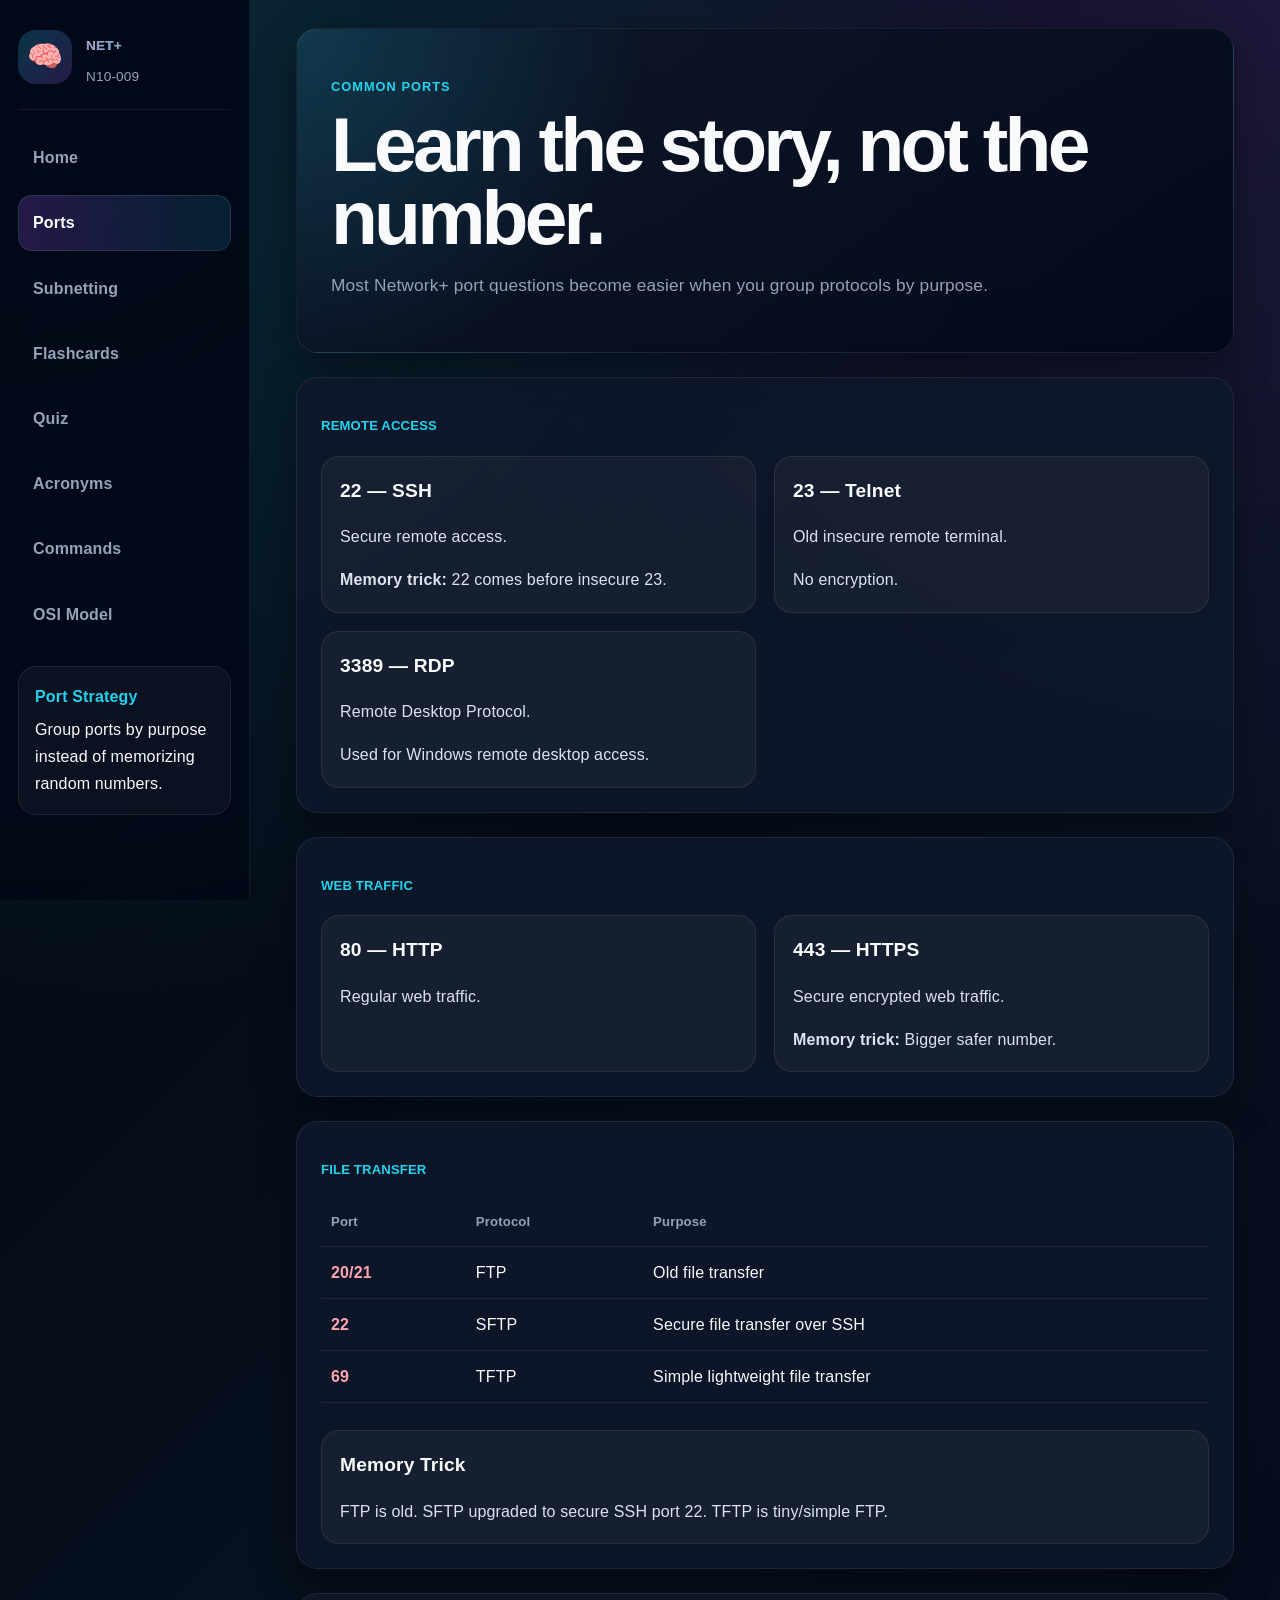
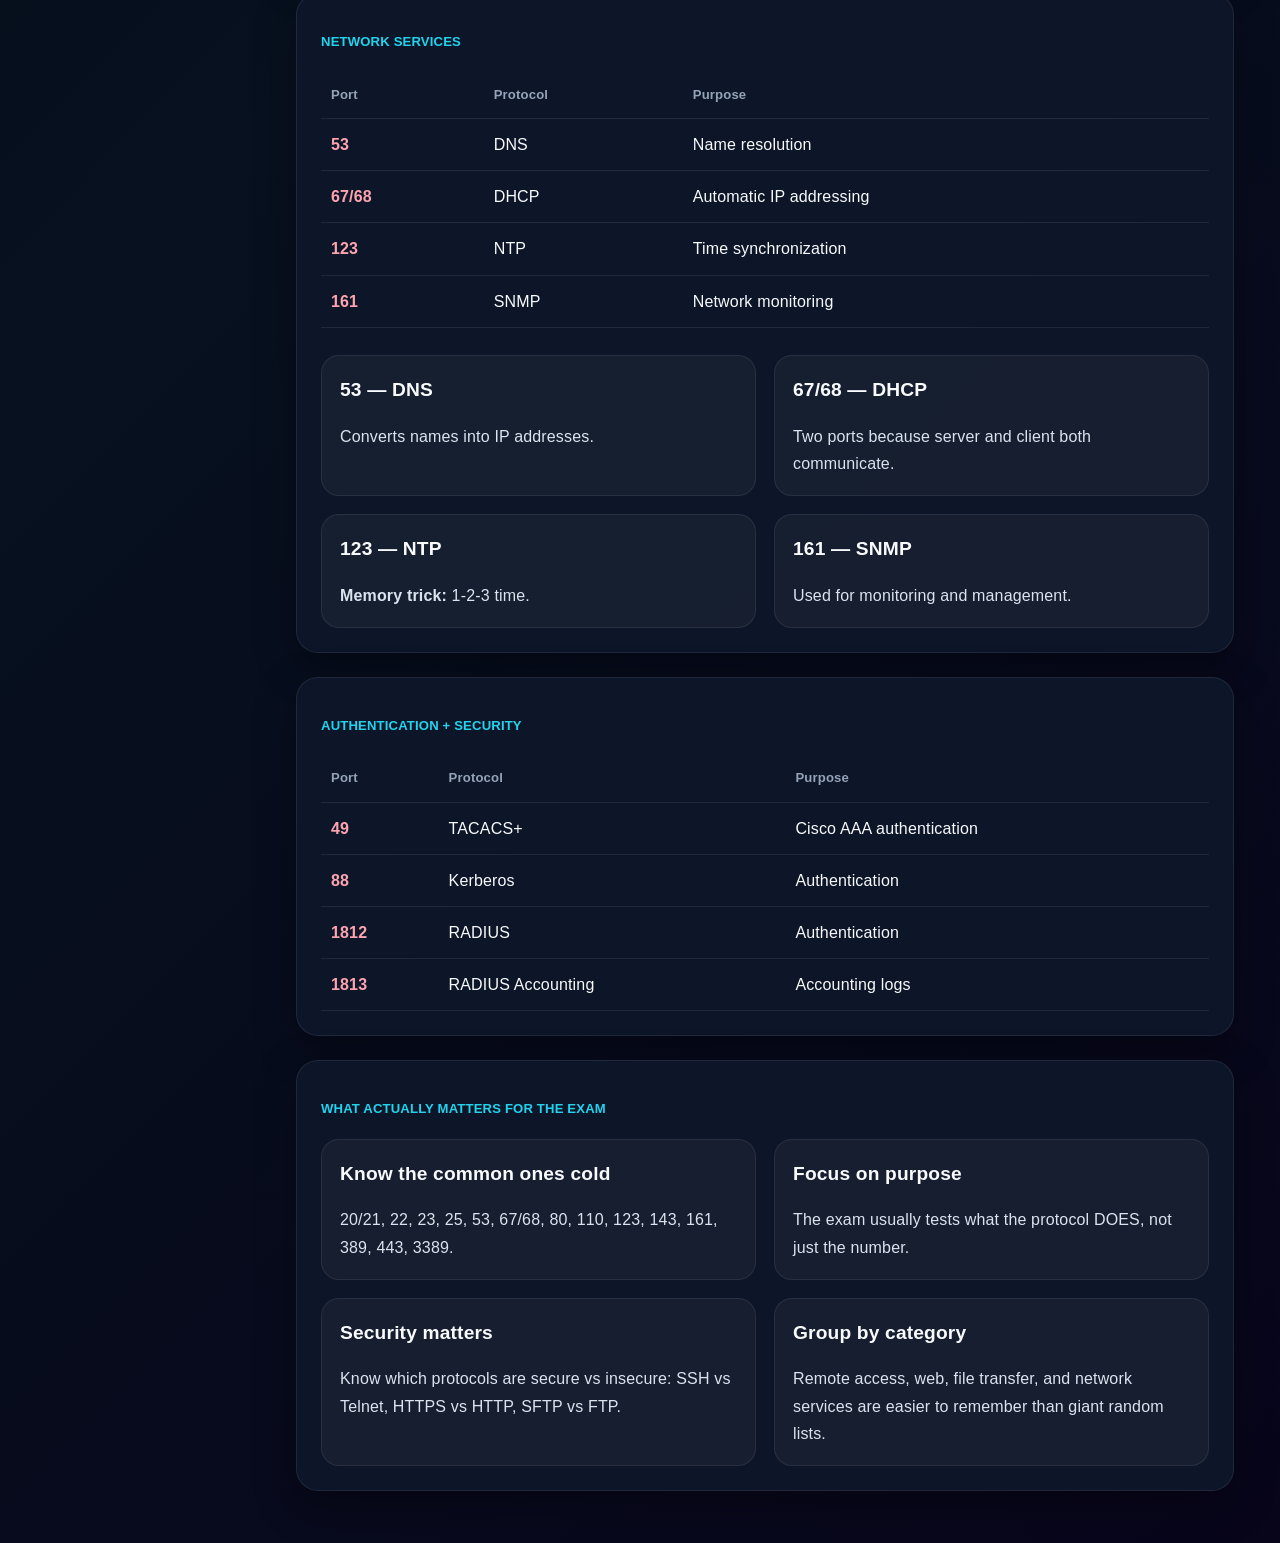
==== ports.html @ 9f28ef8b "Add ports.html with common network ports information This file contains a comprehensive guide on com" ====
<!DOCTYPE html>
<html lang="en">
<head>
  <meta charset="UTF-8" />
  <meta name="viewport" content="width=device-width, initial-scale=1.0" />
  <title>Ports | Network+ Study Hub</title>
  <link rel="stylesheet" href="style.css" />
</head>

<body>
  <a class="skip-link" href="#main">Skip to main content</a>

  <div class="shell">
    <aside class="sidebar">
      <div class="brand">
        <div class="logo" aria-hidden="true">🧠</div>
        <div>
          <h2><span class="gradient-text">NET+</span></h2>
          <span>N10-009</span>
        </div>
      </div>

      <nav class="nav" aria-label="Main navigation">
        <a href="index.html">Home</a>
        <a href="ports.html" class="active">Ports</a>
        <a href="subnetting.html">Subnetting</a>
        <a href="flashcards.html">Flashcards</a>
        <a href="quiz.html">Quiz</a>
        <a href="acronyms.html">Acronyms</a>
        <a href="commands.html">Commands</a>
        <a href="osi.html">OSI Model</a>
      </nav>

      <div class="side-note">
        <strong>Port Strategy</strong>
        <span>Group ports by purpose instead of memorizing random numbers.</span>
      </div>
    </aside>

    <main id="main">

      <section class="hero-card">
        <p class="eyebrow">Common Ports</p>

        <h1>Learn the story, not the number.</h1>

        <p class="subtitle">
          Most Network+ port questions become easier when you group protocols by purpose.
        </p>
      </section>

      <section class="panel">
        <p class="section-tag">Remote Access</p>

        <div class="rules-grid">

          <article class="study-rule">
            <h2>22 — SSH</h2>
            <p>Secure remote access.</p>
            <p><strong>Memory trick:</strong> 22 comes before insecure 23.</p>
          </article>

          <article class="study-rule">
            <h2>23 — Telnet</h2>
            <p>Old insecure remote terminal.</p>
            <p>No encryption.</p>
          </article>

          <article class="study-rule">
            <h2>3389 — RDP</h2>
            <p>Remote Desktop Protocol.</p>
            <p>Used for Windows remote desktop access.</p>
          </article>

        </div>
      </section>

      <section class="panel">
        <p class="section-tag">Web Traffic</p>

        <div class="rules-grid">

          <article class="study-rule">
            <h2>80 — HTTP</h2>
            <p>Regular web traffic.</p>
          </article>

          <article class="study-rule">
            <h2>443 — HTTPS</h2>
            <p>Secure encrypted web traffic.</p>
            <p><strong>Memory trick:</strong> Bigger safer number.</p>
          </article>

        </div>
      </section>

      <section class="panel">
        <p class="section-tag">File Transfer</p>

        <table>
          <thead>
            <tr>
              <th>Port</th>
              <th>Protocol</th>
              <th>Purpose</th>
            </tr>
          </thead>

          <tbody>
            <tr>
              <td>20/21</td>
              <td>FTP</td>
              <td>Old file transfer</td>
            </tr>

            <tr>
              <td>22</td>
              <td>SFTP</td>
              <td>Secure file transfer over SSH</td>
            </tr>

            <tr>
              <td>69</td>
              <td>TFTP</td>
              <td>Simple lightweight file transfer</td>
            </tr>
          </tbody>
        </table>

        <br />

        <div class="study-rule">
          <h2>Memory Trick</h2>
          <p>
            FTP is old. SFTP upgraded to secure SSH port 22.
            TFTP is tiny/simple FTP.
          </p>
        </div>
      </section>

      <section class="panel">
        <p class="section-tag">Network Services</p>

        <table>
          <thead>
            <tr>
              <th>Port</th>
              <th>Protocol</th>
              <th>Purpose</th>
            </tr>
          </thead>

          <tbody>
            <tr>
              <td>53</td>
              <td>DNS</td>
              <td>Name resolution</td>
            </tr>

            <tr>
              <td>67/68</td>
              <td>DHCP</td>
              <td>Automatic IP addressing</td>
            </tr>

            <tr>
              <td>123</td>
              <td>NTP</td>
              <td>Time synchronization</td>
            </tr>

            <tr>
              <td>161</td>
              <td>SNMP</td>
              <td>Network monitoring</td>
            </tr>
          </tbody>
        </table>

        <br />

        <div class="rules-grid">

          <article class="study-rule">
            <h2>53 — DNS</h2>
            <p>Converts names into IP addresses.</p>
          </article>

          <article class="study-rule">
            <h2>67/68 — DHCP</h2>
            <p>Two ports because server and client both communicate.</p>
          </article>

          <article class="study-rule">
            <h2>123 — NTP</h2>
            <p><strong>Memory trick:</strong> 1-2-3 time.</p>
          </article>

          <article class="study-rule">
            <h2>161 — SNMP</h2>
            <p>Used for monitoring and management.</p>
          </article>

        </div>
      </section>

      <section class="panel">
        <p class="section-tag">Authentication + Security</p>

        <table>
          <thead>
            <tr>
              <th>Port</th>
              <th>Protocol</th>
              <th>Purpose</th>
            </tr>
          </thead>

          <tbody>
            <tr>
              <td>49</td>
              <td>TACACS+</td>
              <td>Cisco AAA authentication</td>
            </tr>

            <tr>
              <td>88</td>
              <td>Kerberos</td>
              <td>Authentication</td>
            </tr>

            <tr>
              <td>1812</td>
              <td>RADIUS</td>
              <td>Authentication</td>
            </tr>

            <tr>
              <td>1813</td>
              <td>RADIUS Accounting</td>
              <td>Accounting logs</td>
            </tr>
          </tbody>
        </table>
      </section>

      <section class="panel">
        <p class="section-tag">What Actually Matters for the Exam</p>

        <div class="rules-grid">

          <article class="study-rule">
            <h2>Know the common ones cold</h2>
            <p>
              20/21, 22, 23, 25, 53, 67/68,
              80, 110, 123, 143, 161, 389,
              443, 3389.
            </p>
          </article>

          <article class="study-rule">
            <h2>Focus on purpose</h2>
            <p>
              The exam usually tests what the protocol DOES,
              not just the number.
            </p>
          </article>

          <article class="study-rule">
            <h2>Security matters</h2>
            <p>
              Know which protocols are secure vs insecure:
              SSH vs Telnet, HTTPS vs HTTP, SFTP vs FTP.
            </p>
          </article>

          <article class="study-rule">
            <h2>Group by category</h2>
            <p>
              Remote access, web, file transfer, and network services
              are easier to remember than giant random lists.
            </p>
          </article>

        </div>
      </section>

    </main>
  </div>
</body>
</html>
---- style.css ----
:root {
  --bg: #050816;
  --panel: rgba(15, 23, 42, 0.92);
  --panel-light: rgba(255,255,255,0.05);

  --text: #f8fafc;
  --muted: #94a3b8;

  --cyan: #22d3ee;
  --blue: #3b82f6;
  --green: #22c55e;
  --purple: #a855f7;
  --orange: #f59e0b;
  --red: #f43f5e;

  --border: rgba(255,255,255,0.08);

  --shadow: 0 14px 40px rgba(0,0,0,0.35);

  --radius: 22px;
}

* {
  box-sizing: border-box;
}

html {
  scroll-behavior: smooth;
}

@media (prefers-reduced-motion: reduce) {
  * {
    animation: none !important;
    transition: none !important;
    scroll-behavior: auto !important;
  }
}

body {
  margin: 0;

  font-family:
    "Atkinson Hyperlegible",
    "Segoe UI",
    Arial,
    sans-serif;

  background:
    radial-gradient(circle at top left, rgba(34,211,238,.18), transparent 30%),
    radial-gradient(circle at top right, rgba(168,85,247,.14), transparent 28%),
    linear-gradient(135deg, #030712, #07111f 45%, #08051b);

  color: var(--text);

  min-height: 100vh;
  line-height: 1.7;
  letter-spacing: .01em;
}

img {
  max-width: 100%;
}

a {
  color: inherit;
}

.skip-link {
  position: absolute;
  left: -999px;
  top: 10px;
  z-index: 999;
  background: white;
  color: black;
  padding: 12px 16px;
  border-radius: 12px;
}

.skip-link:focus {
  left: 12px;
}

.shell {
  display: grid;
  grid-template-columns: 250px 1fr;
  min-height: 100vh;
}

.sidebar {
  position: sticky;
  top: 0;

  height: 100vh;

  padding: 24px 18px;

  background: rgba(2,8,23,.94);

  border-right: 1px solid var(--border);

  overflow-y: auto;
}

.brand {
  display: flex;
  align-items: center;
  gap: 14px;

  padding-bottom: 20px;
  margin-bottom: 20px;

  border-bottom: 1px solid var(--border);
}

.logo {
  width: 54px;
  height: 54px;

  display: grid;
  place-items: center;

  border-radius: 18px;

  background:
    linear-gradient(
      135deg,
      rgba(34,211,238,.22),
      rgba(168,85,247,.22)
    );

  font-size: 1.8rem;
}

.brand h2 {
  margin: 0;
  font-size: 1.4rem;
}

.brand span {
  color: var(--muted);
  font-size: .85rem;
}

.gradient-text {
  background: linear-gradient(
    90deg,
    var(--purple),
    var(--cyan)
  );

  -webkit-background-clip: text;
  background-clip: text;

  color: transparent;
}

.nav {
  display: grid;
  gap: 10px;
}

.nav a {
  text-decoration: none;

  padding: 13px 14px;

  border-radius: 14px;

  color: var(--muted);

  font-weight: 700;

  border: 1px solid transparent;
}

.nav a:hover,
.nav a.active {
  background:
    linear-gradient(
      90deg,
      rgba(168,85,247,.22),
      rgba(34,211,238,.12)
    );

  border-color: rgba(255,255,255,.10);

  color: white;
}

.side-note {
  margin-top: 24px;

  padding: 16px;

  border-radius: 18px;

  background: rgba(255,255,255,.04);

  border: 1px solid rgba(255,255,255,.08);
}

.side-note strong {
  display: block;
  margin-bottom: 6px;
  color: var(--cyan);
}

main {
  padding:
    28px
    clamp(18px, 4vw, 46px);
}

.hero-card,
.panel,
.focus-card,
.domain-card,
.page-card {
  background: var(--panel);

  border: 1px solid var(--border);

  border-radius: var(--radius);

  box-shadow: var(--shadow);
}

.hero-card {
  padding: 34px;
  margin-bottom: 24px;

  background:
    radial-gradient(circle at top left, rgba(34,211,238,.18), transparent 35%),
    linear-gradient(145deg, rgba(15,23,42,.94), rgba(2,8,23,.88));
}

.eyebrow {
  color: var(--cyan);

  text-transform: uppercase;

  letter-spacing: .08em;

  font-size: .8rem;

  font-weight: 900;

  margin-bottom: 10px;
}

h1 {
  margin: 0;

  font-size:
    clamp(2.5rem, 6vw, 5rem);

  line-height: .95;

  letter-spacing: -.05em;
}

.subtitle {
  max-width: 760px;

  color: var(--muted);

  font-size: 1.08rem;

  margin-top: 18px;
}

.hero-actions {
  display: flex;
  flex-wrap: wrap;
  gap: 14px;

  margin-top: 28px;
}

.primary-btn,
.secondary-btn {
  text-decoration: none;

  padding: 14px 20px;

  border-radius: 16px;

  font-weight: 800;

  border: 1px solid var(--border);
}

.primary-btn {
  background:
    linear-gradient(
      135deg,
      var(--blue),
      var(--purple)
    );

  color: white;
}

.secondary-btn {
  background: rgba(255,255,255,.06);
}

.focus-grid,
.rules-grid,
.page-grid,
.domains {
  display: grid;
  gap: 18px;
}

.focus-grid {
  grid-template-columns: repeat(3, 1fr);

  margin-bottom: 24px;
}

.focus-card {
  padding: 22px;
}

.card-label {
  display: inline-block;

  margin-bottom: 10px;

  color: var(--cyan);

  font-size: .82rem;

  font-weight: 900;

  text-transform: uppercase;
}

.focus-card h2 {
  margin-top: 0;
  margin-bottom: 10px;

  font-size: 1.35rem;
}

.focus-card p {
  margin: 0;
  color: var(--muted);
}

.panel {
  padding: 24px;
  margin-bottom: 24px;
}

.section-tag {
  color: var(--cyan);

  text-transform: uppercase;

  font-size: .82rem;

  font-weight: 900;

  margin-bottom: 18px;
}

.rules-grid {
  grid-template-columns: repeat(2, 1fr);
}

.study-rule {
  padding: 18px;

  border-radius: 18px;

  background: rgba(255,255,255,.04);

  border: 1px solid rgba(255,255,255,.08);
}

.study-rule h2 {
  margin-top: 0;
  font-size: 1.2rem;
}

.study-rule p {
  margin-bottom: 0;
  color: #dbe4ee;
}

.page-grid {
  grid-template-columns: repeat(3, 1fr);
}

.page-card {
  text-decoration: none;

  padding: 22px;

  transition: background .2s ease;
}

.page-card:hover {
  background: rgba(255,255,255,.08);
}

.page-card span {
  display: block;

  margin-bottom: 10px;

  font-size: 1.2rem;

  font-weight: 800;

  color: white;
}

.page-card p {
  margin: 0;
  color: var(--muted);
}

.domains {
  grid-template-columns: repeat(2, 1fr);
}

.domain-card {
  padding: 22px;

  border-left: 6px solid var(--color);
}

.domain-card h2 {
  margin-top: 0;

  font-size: 1.2rem;
}

.domain-card p {
  color: var(--muted);
}

.domain-card strong {
  color: var(--color);

  font-size: 1.8rem;
}

table {
  width: 100%;
  border-collapse: collapse;
}

th,
td {
  padding: 12px 10px;
  text-align: left;
  border-bottom: 1px solid rgba(255,255,255,.08);
}

th {
  color: var(--muted);
  font-size: .82rem;
}

td:first-child {
  font-weight: 800;
  color: #fda4af;
}

details {
  overflow-x: auto;
}

table {
  min-width: 600px;
}

button {
  font: inherit;
}

@media (max-width: 1100px) {
  .shell {
    grid-template-columns: 1fr;
  }

  .sidebar {
    position: relative;
    height: auto;
  }

  .focus-grid,
  .rules-grid,
  .page-grid,
  .domains {
    grid-template-columns: 1fr 1fr;
  }
}

@media (max-width: 700px) {
  main {
    padding: 18px;
  }

  .focus-grid,
  .rules-grid,
  .page-grid,
  .domains {
    grid-template-columns: 1fr;
  }

  .hero-actions {
    flex-direction: column;
  }

  .primary-btn,
  .secondary-btn {
    text-align: center;
  }
}
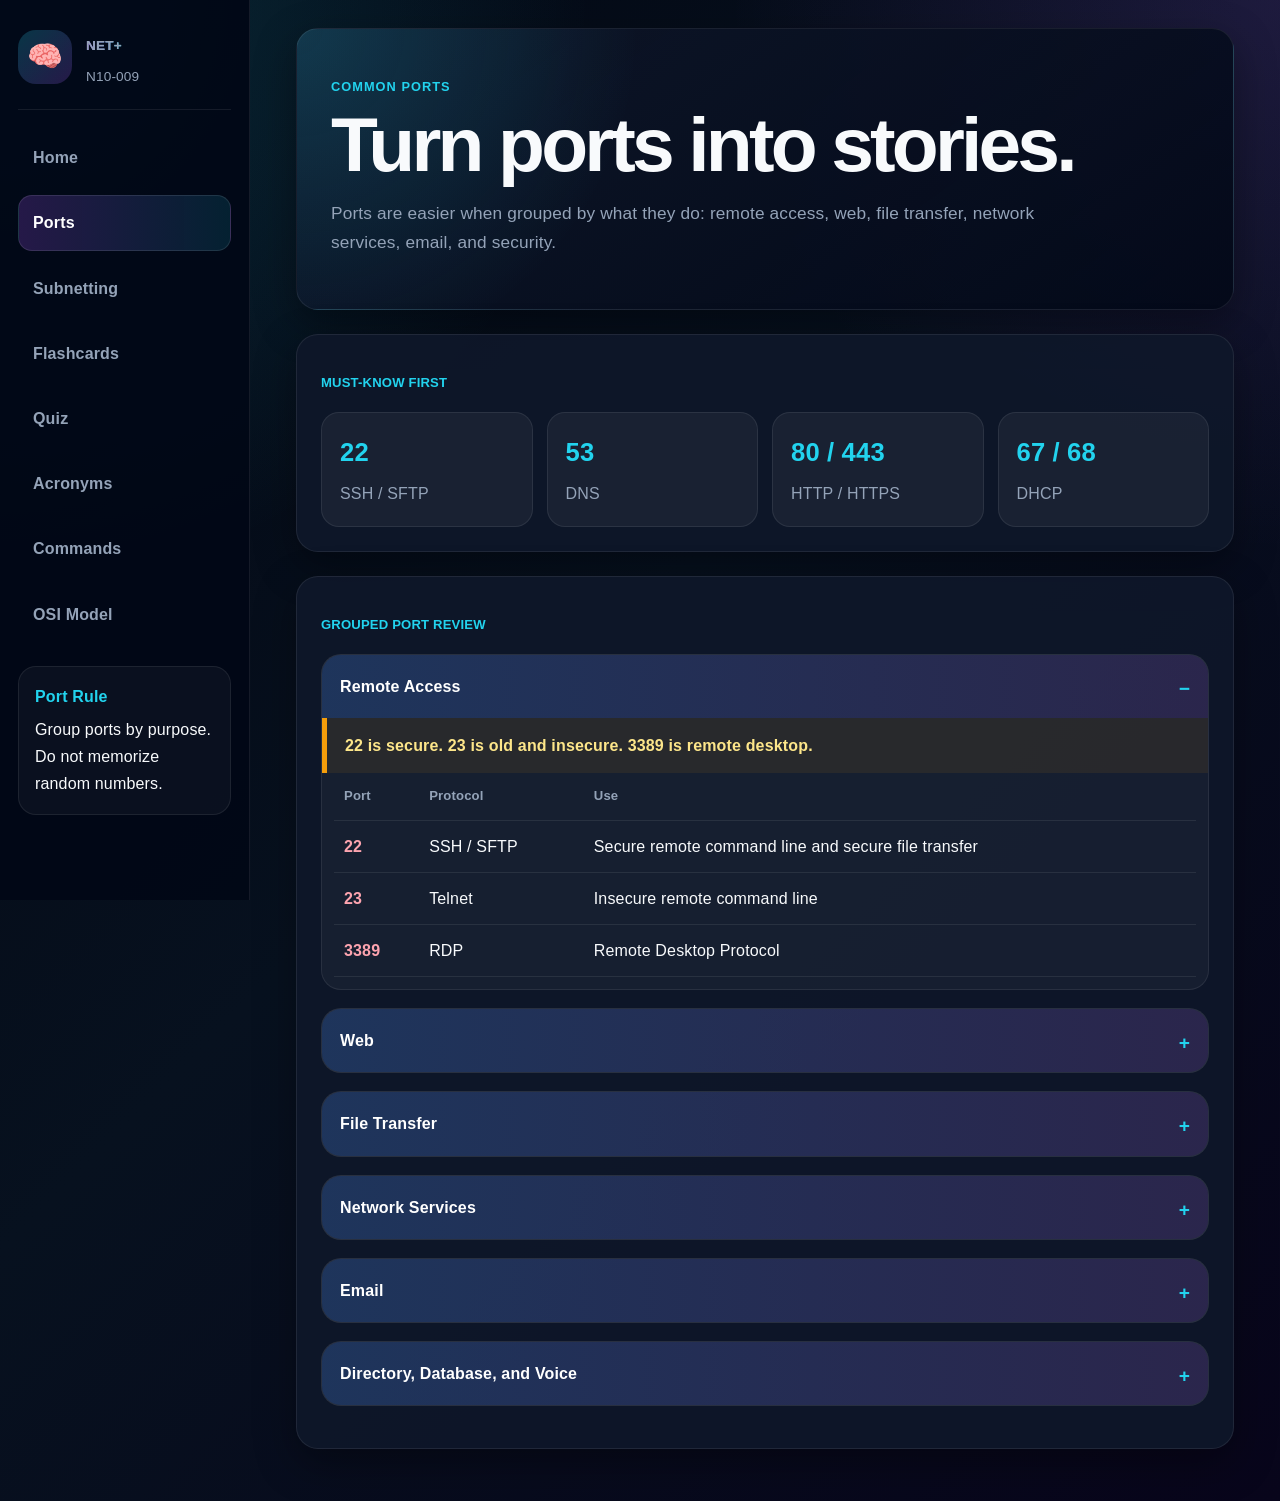
==== commit 3c0e2278: "Revise port information and improve layout Updated port descriptions and grouped them by purpose for" ====
--- a/ports.html
+++ b/ports.html
@@ -5,6 +5,85 @@
   <meta name="viewport" content="width=device-width, initial-scale=1.0" />
   <title>Ports | Network+ Study Hub</title>
   <link rel="stylesheet" href="style.css" />
+
+  <style>
+    .port-group {
+      margin-bottom: 18px;
+      border-radius: 20px;
+      overflow: hidden;
+      border: 1px solid rgba(255,255,255,.08);
+      background: rgba(255,255,255,.04);
+    }
+
+    .port-group summary {
+      cursor: pointer;
+      padding: 18px;
+      font-weight: 900;
+      color: white;
+      background: linear-gradient(90deg, rgba(59,130,246,.22), rgba(168,85,247,.14));
+      list-style: none;
+    }
+
+    .port-group summary::after {
+      content: "+";
+      float: right;
+      color: var(--cyan);
+      font-size: 1.2rem;
+    }
+
+    .port-group[open] summary::after {
+      content: "−";
+    }
+
+    .memory-line {
+      padding: 14px 18px;
+      border-left: 5px solid var(--orange);
+      background: rgba(245,158,11,.08);
+      color: #fde68a;
+      font-weight: 800;
+    }
+
+    .port-table-wrap {
+      overflow-x: auto;
+      padding: 0 12px 12px;
+    }
+
+    .port-pill-grid {
+      display: grid;
+      grid-template-columns: repeat(4, 1fr);
+      gap: 14px;
+    }
+
+    .port-pill {
+      padding: 18px;
+      border-radius: 18px;
+      background: rgba(255,255,255,.05);
+      border: 1px solid rgba(255,255,255,.08);
+    }
+
+    .port-pill strong {
+      display: block;
+      color: var(--cyan);
+      font-size: 1.6rem;
+      margin-bottom: 6px;
+    }
+
+    .port-pill span {
+      color: var(--muted);
+    }
+
+    @media (max-width: 900px) {
+      .port-pill-grid {
+        grid-template-columns: 1fr 1fr;
+      }
+    }
+
+    @media (max-width: 600px) {
+      .port-pill-grid {
+        grid-template-columns: 1fr;
+      }
+    }
+  </style>
 </head>
 
 <body>
@@ -32,259 +111,169 @@
       </nav>
 
       <div class="side-note">
-        <strong>Port Strategy</strong>
-        <span>Group ports by purpose instead of memorizing random numbers.</span>
+        <strong>Port Rule</strong>
+        <span>Group ports by purpose. Do not memorize random numbers.</span>
       </div>
     </aside>
 
     <main id="main">
-
       <section class="hero-card">
         <p class="eyebrow">Common Ports</p>
-
-        <h1>Learn the story, not the number.</h1>
-
+        <h1>Turn ports into stories.</h1>
         <p class="subtitle">
-          Most Network+ port questions become easier when you group protocols by purpose.
+          Ports are easier when grouped by what they do: remote access, web, file transfer, network services, email, and security.
         </p>
       </section>
 
       <section class="panel">
-        <p class="section-tag">Remote Access</p>
-
-        <div class="rules-grid">
-
-          <article class="study-rule">
-            <h2>22 — SSH</h2>
-            <p>Secure remote access.</p>
-            <p><strong>Memory trick:</strong> 22 comes before insecure 23.</p>
-          </article>
-
-          <article class="study-rule">
-            <h2>23 — Telnet</h2>
-            <p>Old insecure remote terminal.</p>
-            <p>No encryption.</p>
-          </article>
-
-          <article class="study-rule">
-            <h2>3389 — RDP</h2>
-            <p>Remote Desktop Protocol.</p>
-            <p>Used for Windows remote desktop access.</p>
-          </article>
-
+        <p class="section-tag">Must-Know First</p>
+
+        <div class="port-pill-grid">
+          <div class="port-pill">
+            <strong>22</strong>
+            <span>SSH / SFTP</span>
+          </div>
+
+          <div class="port-pill">
+            <strong>53</strong>
+            <span>DNS</span>
+          </div>
+
+          <div class="port-pill">
+            <strong>80 / 443</strong>
+            <span>HTTP / HTTPS</span>
+          </div>
+
+          <div class="port-pill">
+            <strong>67 / 68</strong>
+            <span>DHCP</span>
+          </div>
         </div>
       </section>
 
       <section class="panel">
-        <p class="section-tag">Web Traffic</p>
-
-        <div class="rules-grid">
-
-          <article class="study-rule">
-            <h2>80 — HTTP</h2>
-            <p>Regular web traffic.</p>
-          </article>
-
-          <article class="study-rule">
-            <h2>443 — HTTPS</h2>
-            <p>Secure encrypted web traffic.</p>
-            <p><strong>Memory trick:</strong> Bigger safer number.</p>
-          </article>
-
-        </div>
+        <p class="section-tag">Grouped Port Review</p>
+
+        <details class="port-group" open>
+          <summary>Remote Access</summary>
+          <div class="memory-line">
+            22 is secure. 23 is old and insecure. 3389 is remote desktop.
+          </div>
+          <div class="port-table-wrap">
+            <table>
+              <thead>
+                <tr><th>Port</th><th>Protocol</th><th>Use</th></tr>
+              </thead>
+              <tbody>
+                <tr><td>22</td><td>SSH / SFTP</td><td>Secure remote command line and secure file transfer</td></tr>
+                <tr><td>23</td><td>Telnet</td><td>Insecure remote command line</td></tr>
+                <tr><td>3389</td><td>RDP</td><td>Remote Desktop Protocol</td></tr>
+              </tbody>
+            </table>
+          </div>
+        </details>
+
+        <details class="port-group">
+          <summary>Web</summary>
+          <div class="memory-line">
+            HTTPS is safer and bigger, so it has the bigger number: 443.
+          </div>
+          <div class="port-table-wrap">
+            <table>
+              <thead>
+                <tr><th>Port</th><th>Protocol</th><th>Use</th></tr>
+              </thead>
+              <tbody>
+                <tr><td>80</td><td>HTTP</td><td>Normal web traffic</td></tr>
+                <tr><td>443</td><td>HTTPS</td><td>Secure web traffic</td></tr>
+              </tbody>
+            </table>
+          </div>
+        </details>
+
+        <details class="port-group">
+          <summary>File Transfer</summary>
+          <div class="memory-line">
+            FTP is old. SFTP rides on SSH port 22. TFTP is tiny/simple.
+          </div>
+          <div class="port-table-wrap">
+            <table>
+              <thead>
+                <tr><th>Port</th><th>Protocol</th><th>Use</th></tr>
+              </thead>
+              <tbody>
+                <tr><td>20 / 21</td><td>FTP</td><td>File transfer data and control</td></tr>
+                <tr><td>22</td><td>SFTP</td><td>Secure file transfer over SSH</td></tr>
+                <tr><td>69</td><td>TFTP</td><td>Simple file transfer, often for device configs</td></tr>
+              </tbody>
+            </table>
+          </div>
+        </details>
+
+        <details class="port-group">
+          <summary>Network Services</summary>
+          <div class="memory-line">
+            NTP is 123 because clocks go 1-2-3.
+          </div>
+          <div class="port-table-wrap">
+            <table>
+              <thead>
+                <tr><th>Port</th><th>Protocol</th><th>Use</th></tr>
+              </thead>
+              <tbody>
+                <tr><td>53</td><td>DNS</td><td>Names to IP addresses</td></tr>
+                <tr><td>67 / 68</td><td>DHCP</td><td>Automatic IP address assignment</td></tr>
+                <tr><td>123</td><td>NTP</td><td>Time synchronization</td></tr>
+                <tr><td>161 / 162</td><td>SNMP</td><td>Network monitoring and traps</td></tr>
+                <tr><td>514</td><td>Syslog</td><td>Log collection</td></tr>
+              </tbody>
+            </table>
+          </div>
+        </details>
+
+        <details class="port-group">
+          <summary>Email</summary>
+          <div class="memory-line">
+            SMTP sends. POP3 and IMAP receive.
+          </div>
+          <div class="port-table-wrap">
+            <table>
+              <thead>
+                <tr><th>Port</th><th>Protocol</th><th>Use</th></tr>
+              </thead>
+              <tbody>
+                <tr><td>25</td><td>SMTP</td><td>Email sending</td></tr>
+                <tr><td>110</td><td>POP3</td><td>Email retrieval</td></tr>
+                <tr><td>143</td><td>IMAP</td><td>Email retrieval and sync</td></tr>
+                <tr><td>587</td><td>SMTPS</td><td>Secure email submission</td></tr>
+                <tr><td>993</td><td>IMAPS</td><td>Secure IMAP</td></tr>
+                <tr><td>995</td><td>POP3S</td><td>Secure POP3</td></tr>
+              </tbody>
+            </table>
+          </div>
+        </details>
+
+        <details class="port-group">
+          <summary>Directory, Database, and Voice</summary>
+          <div class="memory-line">
+            LDAP is directory services. RDP is remote desktop. SIP starts VoIP calls.
+          </div>
+          <div class="port-table-wrap">
+            <table>
+              <thead>
+                <tr><th>Port</th><th>Protocol</th><th>Use</th></tr>
+              </thead>
+              <tbody>
+                <tr><td>389</td><td>LDAP</td><td>Directory services</td></tr>
+                <tr><td>636</td><td>LDAPS</td><td>Secure directory services</td></tr>
+                <tr><td>445</td><td>SMB</td><td>Windows file and printer sharing</td></tr>
+                <tr><td>1433</td><td>MS SQL</td><td>Microsoft SQL Server</td></tr>
+                <tr><td>5060 / 5061</td><td>SIP</td><td>VoIP signaling</td></tr>
+              </tbody>
+            </table>
+          </div>
+        </details>
       </section>
-
-      <section class="panel">
-        <p class="section-tag">File Transfer</p>
-
-        <table>
-          <thead>
-            <tr>
-              <th>Port</th>
-              <th>Protocol</th>
-              <th>Purpose</th>
-            </tr>
-          </thead>
-
-          <tbody>
-            <tr>
-              <td>20/21</td>
-              <td>FTP</td>
-              <td>Old file transfer</td>
-            </tr>
-
-            <tr>
-              <td>22</td>
-              <td>SFTP</td>
-              <td>Secure file transfer over SSH</td>
-            </tr>
-
-            <tr>
-              <td>69</td>
-              <td>TFTP</td>
-              <td>Simple lightweight file transfer</td>
-            </tr>
-          </tbody>
-        </table>
-
-        <br />
-
-        <div class="study-rule">
-          <h2>Memory Trick</h2>
-          <p>
-            FTP is old. SFTP upgraded to secure SSH port 22.
-            TFTP is tiny/simple FTP.
-          </p>
-        </div>
-      </section>
-
-      <section class="panel">
-        <p class="section-tag">Network Services</p>
-
-        <table>
-          <thead>
-            <tr>
-              <th>Port</th>
-              <th>Protocol</th>
-              <th>Purpose</th>
-            </tr>
-          </thead>
-
-          <tbody>
-            <tr>
-              <td>53</td>
-              <td>DNS</td>
-              <td>Name resolution</td>
-            </tr>
-
-            <tr>
-              <td>67/68</td>
-              <td>DHCP</td>
-              <td>Automatic IP addressing</td>
-            </tr>
-
-            <tr>
-              <td>123</td>
-              <td>NTP</td>
-              <td>Time synchronization</td>
-            </tr>
-
-            <tr>
-              <td>161</td>
-              <td>SNMP</td>
-              <td>Network monitoring</td>
-            </tr>
-          </tbody>
-        </table>
-
-        <br />
-
-        <div class="rules-grid">
-
-          <article class="study-rule">
-            <h2>53 — DNS</h2>
-            <p>Converts names into IP addresses.</p>
-          </article>
-
-          <article class="study-rule">
-            <h2>67/68 — DHCP</h2>
-            <p>Two ports because server and client both communicate.</p>
-          </article>
-
-          <article class="study-rule">
-            <h2>123 — NTP</h2>
-            <p><strong>Memory trick:</strong> 1-2-3 time.</p>
-          </article>
-
-          <article class="study-rule">
-            <h2>161 — SNMP</h2>
-            <p>Used for monitoring and management.</p>
-          </article>
-
-        </div>
-      </section>
-
-      <section class="panel">
-        <p class="section-tag">Authentication + Security</p>
-
-        <table>
-          <thead>
-            <tr>
-              <th>Port</th>
-              <th>Protocol</th>
-              <th>Purpose</th>
-            </tr>
-          </thead>
-
-          <tbody>
-            <tr>
-              <td>49</td>
-              <td>TACACS+</td>
-              <td>Cisco AAA authentication</td>
-            </tr>
-
-            <tr>
-              <td>88</td>
-              <td>Kerberos</td>
-              <td>Authentication</td>
-            </tr>
-
-            <tr>
-              <td>1812</td>
-              <td>RADIUS</td>
-              <td>Authentication</td>
-            </tr>
-
-            <tr>
-              <td>1813</td>
-              <td>RADIUS Accounting</td>
-              <td>Accounting logs</td>
-            </tr>
-          </tbody>
-        </table>
-      </section>
-
-      <section class="panel">
-        <p class="section-tag">What Actually Matters for the Exam</p>
-
-        <div class="rules-grid">
-
-          <article class="study-rule">
-            <h2>Know the common ones cold</h2>
-            <p>
-              20/21, 22, 23, 25, 53, 67/68,
-              80, 110, 123, 143, 161, 389,
-              443, 3389.
-            </p>
-          </article>
-
-          <article class="study-rule">
-            <h2>Focus on purpose</h2>
-            <p>
-              The exam usually tests what the protocol DOES,
-              not just the number.
-            </p>
-          </article>
-
-          <article class="study-rule">
-            <h2>Security matters</h2>
-            <p>
-              Know which protocols are secure vs insecure:
-              SSH vs Telnet, HTTPS vs HTTP, SFTP vs FTP.
-            </p>
-          </article>
-
-          <article class="study-rule">
-            <h2>Group by category</h2>
-            <p>
-              Remote access, web, file transfer, and network services
-              are easier to remember than giant random lists.
-            </p>
-          </article>
-
-        </div>
-      </section>
-
     </main>
   </div>
 </body>
